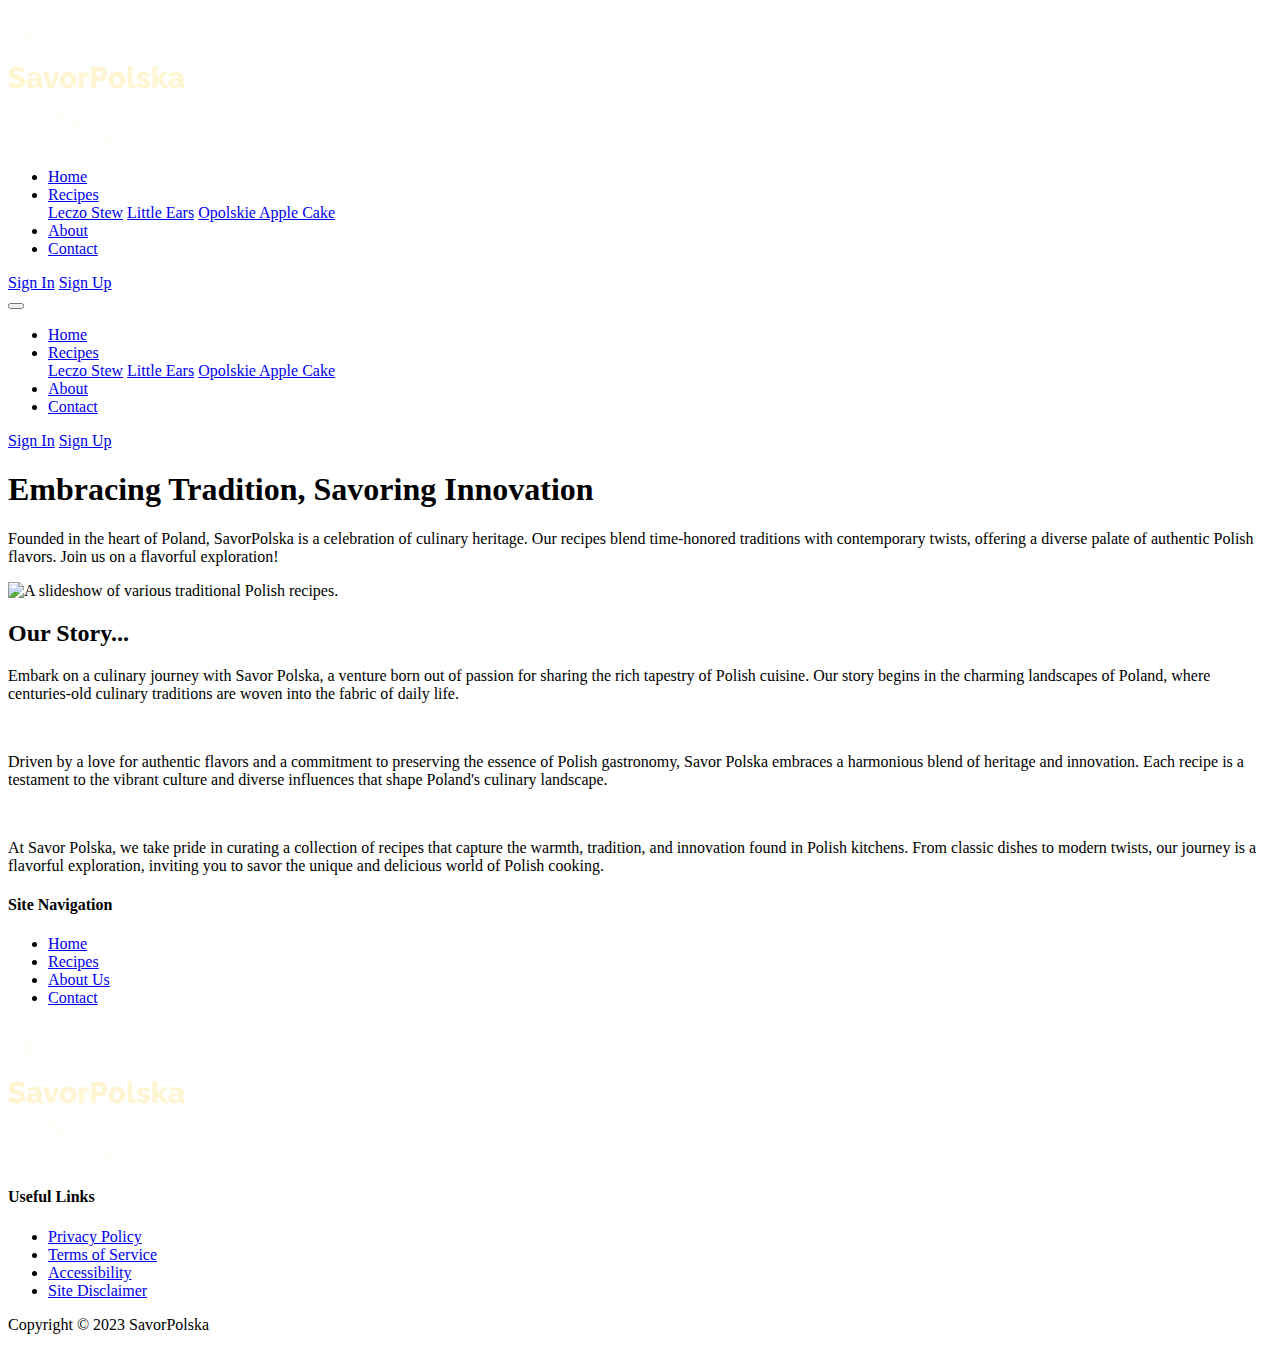
==== about.html @ 9e88de73 "Add HTML for About page" ====
<!DOCTYPE html>
<html lang="en">
<head>
  <meta charset="UTF-8">
  <meta name="viewport" content="width=device-width, initial-scale=1.0">
  <link rel="preconnect" href="https://fonts.googleapis.com">
  <link rel="preconnect" href="https://fonts.gstatic.com" crossorigin>
  <link href="https://fonts.googleapis.com/css2?family=Abril+Fatface&family=Source+Sans+3:wght@400;700&display=swap" rel="stylesheet">
  <link rel="stylesheet" href="https://cdnjs.cloudflare.com/ajax/libs/font-awesome/6.5.1/css/all.min.css" integrity="sha512-DTOQO9RWCH3ppGqcWaEA1BIZOC6xxalwEsw9c2QQeAIftl+Vegovlnee1c9QX4TctnWMn13TZye+giMm8e2LwA==" crossorigin="anonymous" referrerpolicy="no-referrer" />
  <link rel="icon" href="img/favicon.ico" type="image/x-icon">
  <title>About Us</title>
</head>

<body>

  <!-- Main Nav & Hero Section -->
  <header class="about-header">
    <div class="container">
      <nav class="main-nav">
        <div class="logo">
          <img src="img/logo.png" alt="" class="logo">
        </div>
        <ul class="desktop-menu">
          <li><a href="index.html" class="text-sm link-undl">Home</a></li>
          <li class="dropdown">
            <a href="#" class="text-sm">Recipes</a>
            <div class="dropdown-content">
              <a href="recipes/vegetarian-leczo-stew.html" class="dd-link">Leczo Stew</a>
              <a href="recipes/little-ears.html" class="dd-link">Little Ears</a>
              <a href="recipes/opolskie-apple-cake.html" class="dd-link">Opolskie Apple Cake</a>
            </div>
          </li>
          <li><a href="about.html" class="text-sm link-undl">About</a></li>
          <li><a href="contact.html" class="text-sm link-undl">Contact</a></li>
        </ul>
        <div class="desktop-menu-accts">
          <a href="#" class="btn btn-login">Sign In</a>
          <a href="#" class="btn btn-signup">Sign Up</a>
        </div>
        <!-- Hamburger Button -->
        <button id="hamburgerButton" class="hamburger-button">
          <div class="hamburger-line"></div>
          <div class="hamburger-line"></div>
          <div class="hamburger-line"></div>
        </button>
        <div id="mobileMenu" class="mobile-menu">
          <ul>
            <li><a href="index.html" class="text-sm">Home</a></li>
            <li class="dropdown">
              <a href="#" id="mobileRecipesLink" class="text-sm">Recipes</a>
              <div id="mobileRecipesDropdown" class="dropdown-content">
                <a href="recipes/vegetarian-leczo-stew.html" class="dd-link">Leczo Stew</a>
                <a href="recipes/little-ears.html" class="dd-link">Little Ears</a>
                <a href="recipes/opolskie-apple-cake.html" class="dd-link">Opolskie Apple Cake</a>
              </div>
            </li>
            <li><a href="about.html" class="text-sm">About</a></li>
            <li><a href="contact.html" class="text-sm">Contact</a></li>
          </ul>
          <div class="mobile-menu-accts">
            <a href="#" class="btn btn-mobile-login">Sign In</a>
            <a href="#" class="btn btn-mobile-signup">Sign Up</a>
          </div>
        </div>
      </nav>
    </div>
    <!-- Hero -->
    <div class="container">
      <div class="about-hero">
        <div class="about-hero-text">
          <h1 class="text-xlg">Embracing Tradition, Savoring Innovation</h1>
          <p class="about-subheader text-sm">
            Founded in the heart of Poland, SavorPolska is a celebration of culinary heritage. Our recipes blend time-honored traditions with contemporary twists, offering a diverse palate of authentic Polish flavors. Join us on a flavorful exploration!
          </p>
        </div>
        <div class="img-wrapper">
          <img name="slide" src="" alt="A slideshow of various traditional Polish recipes." class="about-header-img">
        </div>
      </div>
    </div>
  </header>

  <main>
    <!-- About Section -->
    <section class="about">
      <div class="container">
        <div class="about-content">
          <h2 class="text-lg text-center">Our Story...</h2>
          <p class="about-content-text text-md">
            Embark on a culinary journey with Savor Polska, a venture born out of passion for sharing the rich tapestry of Polish cuisine. Our story begins in the charming landscapes of Poland, where centuries-old culinary traditions are woven into the fabric of daily life.
          </p><br>
          <p class="about-content-text text-md">
            Driven by a love for authentic flavors and a commitment to preserving the essence of Polish gastronomy, Savor Polska embraces a harmonious blend of heritage and innovation. Each recipe is a testament to the vibrant culture and diverse influences that shape Poland's culinary landscape.
          </p><br>
          <p class="about-content-text text-md">
            At Savor Polska, we take pride in curating a collection of recipes that capture the warmth, tradition, and innovation found in Polish kitchens. From classic dishes to modern twists, our journey is a flavorful exploration, inviting you to savor the unique and delicious world of Polish cooking.
          </p>
        </div>
      </div>
    </section>
  </main>

  <!-- Footer -->
  <footer>
    <div class="container-sm">
      <div class="footer-menus">
        <div class="footer-nav">
          <h4 class="text-md">Site Navigation</h4>
          <ul>
            <li><a href="index.html" class="text-sm link-undl">Home</a></li>
            <li><a href="#" class="text-sm link-undl">Recipes</a></li>
            <li><a href="about.html" class="text-sm link-undl">About Us</a></li>
            <li><a href="contact.html" class="text-sm link-undl">Contact</a></li>
          </ul>
        </div>
        <div class="logo">
          <img src="img/logo.png" alt="">
          <div class="social">
            <a href="#" class="fab fa-instagram fa-2x ico-hover"></a>
            <a href="#" class="fab fa-facebook fa-2x ico-hover"></a>
            <a href="#" class="fab fa-pinterest fa-2x ico-hover"></a>
          </div>
        </div>
        <div class="useful-links">
          <h4 class="text-md">Useful Links</h4>
          <ul>
            <li><a href="#" class="text-sm link-undl">Privacy Policy</a></li>
            <li><a href="#" class="text-sm link-undl">Terms of Service</a></li>
            <li><a href="#" class="text-sm link-undl">Accessibility</a></li>
            <li><a href="#" class="text-sm link-undl">Site Disclaimer</a></li>
          </ul>
        </div>
      </div>
      <p class="copyright text-sm">Copyright &copy; 2023 SavorPolska</p>
    </div>
  </footer>

</body>
</html>
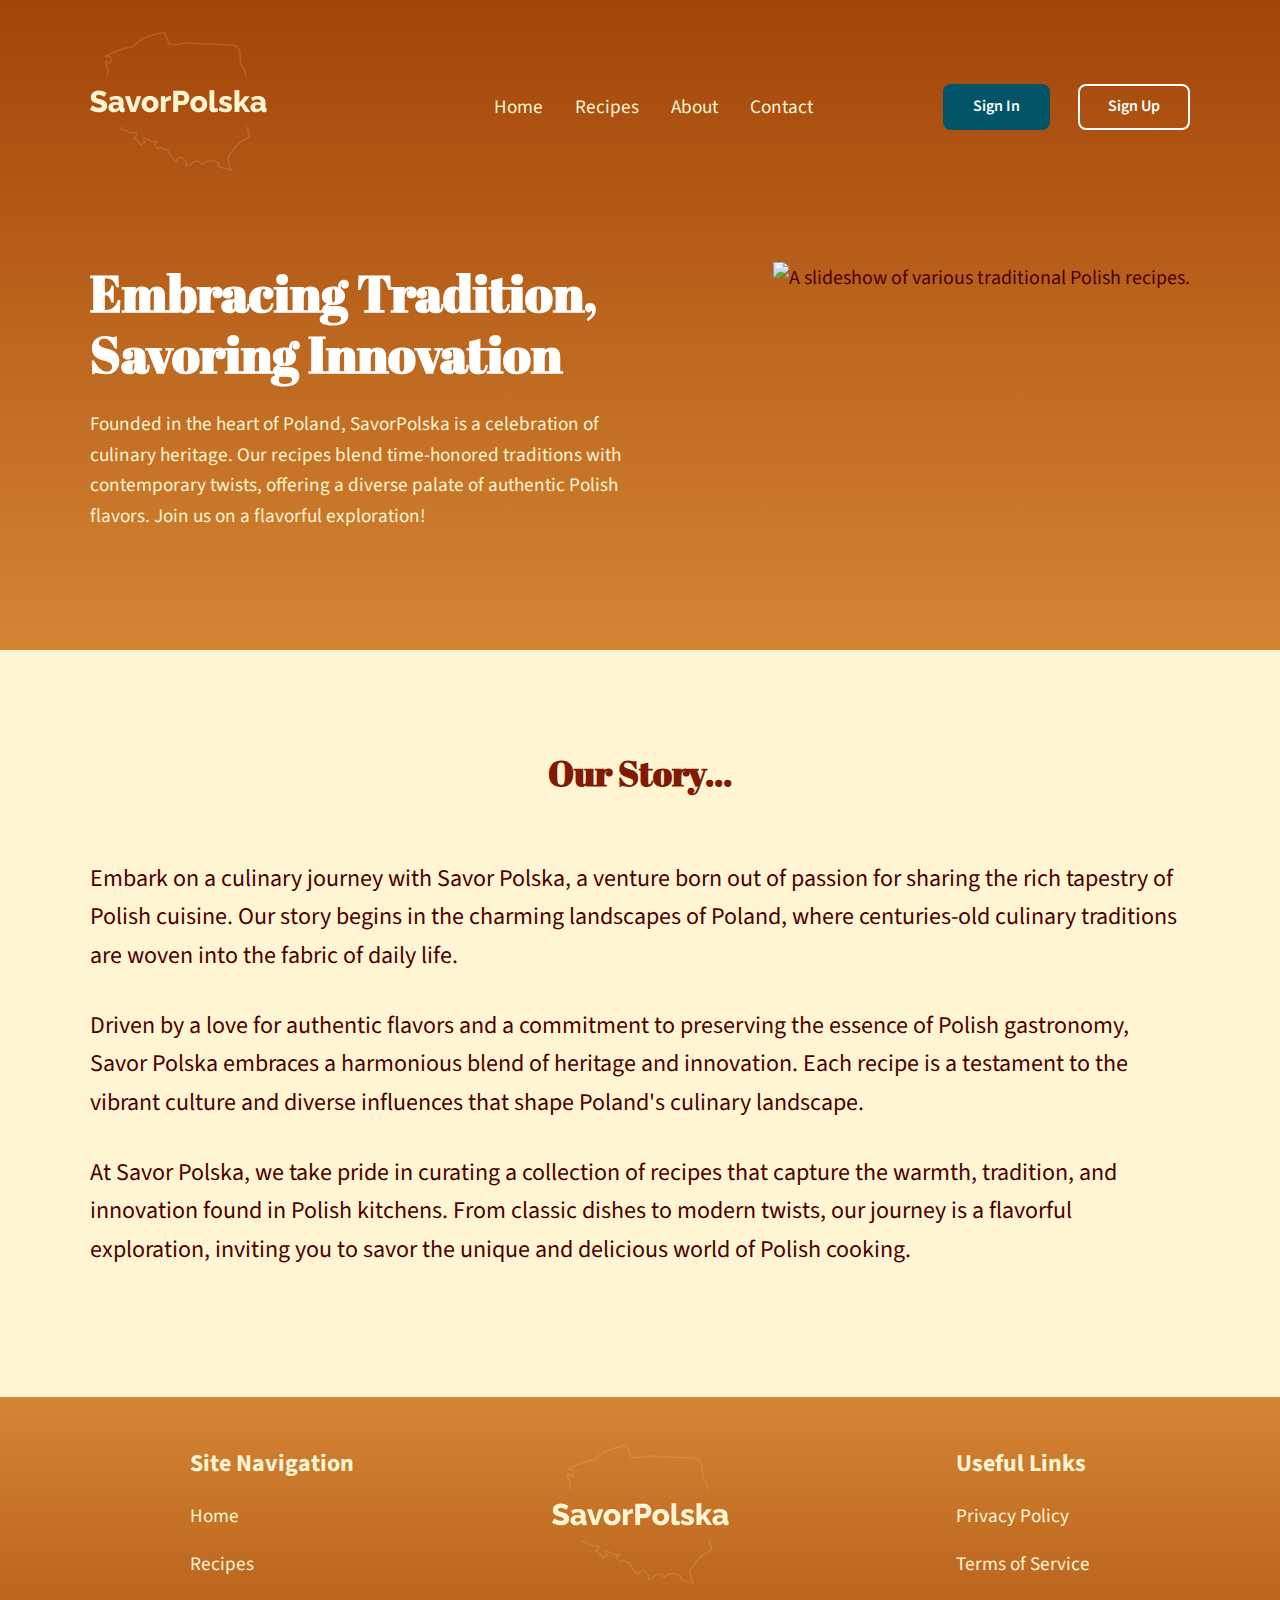
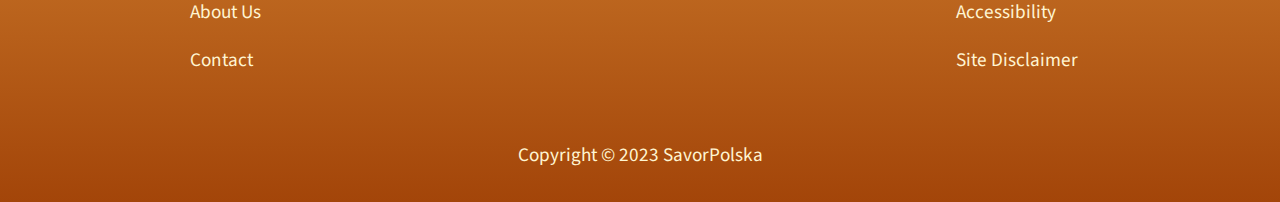
==== commit eef74cbc: "Add CSS styles for site" ====
--- a/about.html
+++ b/about.html
@@ -8,6 +8,12 @@
   <link href="https://fonts.googleapis.com/css2?family=Abril+Fatface&family=Source+Sans+3:wght@400;700&display=swap" rel="stylesheet">
   <link rel="stylesheet" href="https://cdnjs.cloudflare.com/ajax/libs/font-awesome/6.5.1/css/all.min.css" integrity="sha512-DTOQO9RWCH3ppGqcWaEA1BIZOC6xxalwEsw9c2QQeAIftl+Vegovlnee1c9QX4TctnWMn13TZye+giMm8e2LwA==" crossorigin="anonymous" referrerpolicy="no-referrer" />
   <link rel="icon" href="img/favicon.ico" type="image/x-icon">
+  <link rel="stylesheet" href="css/base.css">
+  <link rel="stylesheet" href="css/utilities.css">
+  <link rel="stylesheet" href="css/headers.css">
+  <link rel="stylesheet" href="css/navigation.css">
+  <link rel="stylesheet" href="css/about.css">
+  <link rel="stylesheet" href="css/footer.css">
   <title>About Us</title>
 </head>
 
--- a/css/base.css
+++ b/css/base.css
@@ -0,0 +1,38 @@
+* {
+  box-sizing: border-box;
+  padding: 0;
+  margin: 0;
+}
+
+:root {
+  /* COLORS */
+  --white: #fff;
+  --light-yellow: #fff5d2;
+  --primary-red: #821902;
+  --primary-green: #015567;
+  --dark-red-gray: #4c0000;
+
+  /* FONTS */
+  --ff-abril: 'Abril Fatface', serif;
+  --ff-sans: 'Source Sans 3', sans-serif;
+}
+
+body {
+  font-family: 'Source Sans 3', Arial, Helvetica, sans-serif;
+  line-height: 1.6;
+  font-size: 1.25rem;
+  background: var(--light-yellow);
+  color: var(--dark-red-gray);
+}
+
+main {
+  padding-top: 100px;
+}
+
+a { 
+  text-decoration: none;
+}
+
+ul {
+  list-style: none;
+}--- a/css/utilities.css
+++ b/css/utilities.css
@@ -0,0 +1,147 @@
+/* Utility Classes */
+.container {
+  max-width: 1100px;
+  margin: 0 auto;
+}
+
+.container-sm {
+  max-width: 900px;
+  margin: 0 auto;
+}
+
+/* Text Classes */
+.text-xlg {
+  color: #fff;
+  font-family: var(--ff-abril);
+  font-size: 3.2rem;
+  line-height: 1.2;
+  margin-bottom: 1.5rem;
+  padding: 0;
+}
+
+.text-lg {
+  font-family: var(--ff-abril);
+  color: var(--primary-red);
+  text-align: center;
+  font-size: 2.2rem;
+  line-height: 1.3;
+  margin-bottom: 4rem;
+  padding: 0;
+}
+
+.text-lg-cta {
+  font-family: var(--ff-abril);
+  color: var(--light-yellow);
+  font-size: 2.2rem;
+  line-height: 1.3;
+}
+
+.text-md {
+  font-size: 1.5rem;
+  font-family: var(--ff-sans);
+  line-height: 1.6;
+}
+
+.text-sm {
+  font-size: 1.2rem;
+  font-family: var(--ff-sans);
+  line-height: 1.6;
+}
+
+.text-xsm {
+  font-size: 1rem;
+  font-family: var(--ff-sans);
+  line-height: 1.4;
+}
+
+.text-icon {
+  font-size: 0.875rem;
+  font-family: var(--ff-sans);
+}
+
+.text-center {
+  text-align: center;
+}
+
+/* Button Class */
+.btn {
+  display: inline-block;
+  padding: .5rem 1.75rem;
+  background: var(--primary-green);
+  color: var(--white);
+  font-family: var(--ff-sans);
+  font-size: 1rem;
+  font-weight: 600;
+  text-decoration: none;
+  border: 2px solid transparent;
+  border-radius: .5rem;
+  cursor: pointer;
+  text-align: center;
+  transition: 0.5s;
+}
+
+.btn-signup {
+  background: none;
+  border: 2px solid #fff;
+  margin-left: 1.5rem;
+}
+
+.main-nav .mobile-menu .accounts-mobile .btn-mobile-login {
+  background: var(--primary-green);
+  border: 2px solid var(--primary-green);
+  color: #fff;
+  width: 100%;
+}
+
+.main-nav .mobile-menu .accounts-mobile .btn-mobile-signup {
+  background: none;
+  border: 2px solid var(--primary-green);
+  color: var(--primary-green);
+  width: 100%;
+}
+
+.btn-hero {
+  margin-bottom: 2.5rem;
+}
+
+.btn-recipe-card {
+  margin-top: auto;
+}
+
+.btn-convert,
+.btn-reset {
+  width: 100%;
+}
+
+.btn:hover {
+  opacity: 0.8;
+}
+
+/* Links */
+.link-undl {
+  color: var(--light-yellow);
+  border-bottom: 1.5px solid transparent;
+  transition: 0.3s ease;
+}
+
+.link-undl:hover {
+  border-bottom: 1.5px solid var(--light-yellow);
+}
+
+/* Icons */
+.ico-hover {
+  color: var(--light-yellow);
+  transition: 0.3s;
+}
+
+.ico-hover:hover {
+  opacity: 80%;
+}
+
+@media(max-width: 53.125rem) {
+  .container {
+    margin: 0 1rem;
+  }
+
+  
+}--- a/css/headers.css
+++ b/css/headers.css
@@ -0,0 +1,444 @@
+/* Header Main */
+header {
+  width: 100%;
+  height: 43.75rem;
+  background-image: linear-gradient(#a34509, #d48533);
+}
+
+.hero {
+  text-align: center;
+  font-family: var(--ff-abril);
+  color: var(--white);
+  position: relative;
+}
+
+/* Homepage Hero */
+.hero .hero-container {
+  display: grid;
+  grid-template-areas:
+    "circles-l header circles-r"
+    "circles-l subheader circles-r"
+    "circles-l button circles-r"
+    "image image image";
+  gap: 1rem;
+  justify-content: center;
+  align-items: center;
+}
+
+.hero .circles-left {
+  grid-area: circles-l;
+}
+
+.hero .circles-right {
+  grid-area: circles-r;
+}
+
+.hero h1 {
+  grid-area: header;
+}
+
+.hero .hero-para {
+  grid-area: subheader;
+  font-family: var(--ff-abril);
+  margin-bottom: 1.5rem;
+  padding: 0 4rem;
+}
+
+.hero .btn {
+  grid-area: button;
+  align-self: center;
+  justify-self: center;
+}
+
+.hero img {
+  grid-area: image;
+  object-fit: contain;
+  margin: 0 auto;
+}
+
+/* Recipe Pages Header */
+.recipe-header {
+  height: 550px;
+  position: relative;
+}
+
+.recipe-hero {
+  max-width: 1100px;
+  margin: 0 auto;
+  display: grid;
+  grid-template-columns: 40% 30% 30%;
+  grid-template-rows: repeat(3, auto);
+  position: absolute;
+  top: 45%;
+}
+
+.recipe-hero .recipe-img-wrapper {
+  max-width: 100%;
+  grid-row: 1 / 4;
+  margin-right: 2rem;
+}
+
+.recipe-hero .recipe-header-img {
+  max-width: 100%;
+  height: 100%;
+  object-fit: cover;
+}
+
+.recipe-hero .recipe-hero-text {
+  grid-column: 2 / 4;
+  grid-row: 1;
+}
+
+.recipe-hero .recipe-subheader {
+  color: var(--light-yellow);
+  margin-bottom: 3rem;
+}
+
+.recipe-hero .contributor {
+  grid-column: 2 / 3;
+  grid-row: 2;
+  color: var(--light-yellow);
+  display: grid;
+  grid-template-columns: 1fr 3fr;
+  align-items: center;
+  justify-content: center;
+}
+
+.recipe-hero .contributor-img {
+  border-radius: 50%;
+  height: 4rem;
+  width: 4rem;
+  grid-column: 1 / 2;
+  display: flex;
+  align-items: center;
+  justify-content: center;
+}
+
+.recipe-hero .contributor p.name {
+  grid-column: 2 / 3;
+  align-self: center;
+}
+
+.recipe-hero .contributor p.date {
+  grid-column: 2 / 3;
+  align-self: center;
+}
+
+.recipe-hero .actions {
+  color: var(--light-yellow);
+  display: flex;
+  justify-content: flex-end;
+  align-items: center;
+  gap: 3rem;
+  grid-column: 3 / 4;
+  grid-row: 2;
+}
+
+.recipe-hero .actions i {
+  display: flex;
+  flex-direction: column;
+  justify-content: space-between;
+  align-items: center;
+  transition: 0.3s;
+}
+
+.recipe-hero .actions i:hover {
+  color: var(--primary-green);
+}
+
+.recipe-hero .actions i span {
+  font-weight: 400;
+}
+
+.recipe-hero .stats {
+  grid-column: 2 / 4;
+  grid-row: 3;
+  color: var(--primary-red);
+  display: flex;
+  justify-content: space-between;
+  align-items: center; 
+  margin-top: 3rem;
+}
+
+.recipe-hero .stats span {
+  margin-left: 1rem;
+}
+
+/* About Page Header */
+.about-header {
+  height: 650px;
+  position: relative;
+}
+
+.about-hero {
+  max-width: 1100px;
+  margin: 3rem auto;
+  display: grid;
+  grid-template-columns: repeat(2, 1fr);
+  grid-template-rows: 1fr;
+  position: relative;
+  top: 55%;
+}
+
+.about-hero .img-wrapper {
+  height: 340px;
+  max-width: 80%;
+  grid-column: 2 / 3;
+  margin-left: auto;
+}
+
+.about-hero .about-header-img {
+  max-width: 100%;
+  height: 100%;
+  object-fit: cover;
+}
+
+.about-hero .about-hero-text {
+  grid-column: 1 / 2;
+}
+
+.about-hero .about-subheader {
+  color: var(--light-yellow);
+  margin-bottom: 3rem;
+}
+
+/* Contact Page Header */
+.contact-hero {
+  text-align: center;
+  font-family: var(--ff-abril);
+  color: var(--white);
+  position: relative;
+}
+
+.contact-hero-container {
+  display: grid;
+  grid-template-areas:
+    "circles-l header circles-r"
+    "circles-l subheader circles-r";
+  gap: 1rem;
+  justify-content: center;
+  align-items: center;
+}
+
+.contact-hero .circles-left {
+  grid-area: circles-l;    
+}
+
+.contact-hero .circles-right {
+  grid-area: circles-r;
+}
+
+.contact-hero h1 {
+  grid-area: header;
+}
+
+.contact-hero .contact-hero-para {
+  grid-area: subheader;
+}
+
+/* Mobile */
+@media(max-width: 53.125rem) {
+  /* Mobile Homepage Hero */
+  .hero h1 {
+    font-size: 3rem;
+  }
+
+  .hero .circles-left,
+  .hero .circles-right {
+    display: none;
+  }
+    
+  .hero .hero-para {
+    margin-bottom: 1rem;
+    padding: 0;
+  }
+    
+  .hero .btn {
+    width: 100%;  
+  }
+    
+  .hero img {
+    max-width: 100%;
+    object-fit: contain;
+    margin: 0 auto;
+  }
+
+  /*  Mobile Recipe Header */
+  .recipe-header {
+    height: auto;
+    position: relative;
+    padding-bottom: 3rem;
+  }
+
+  .recipe-header .recipe-hero {
+    max-width: 100%;
+    margin: 0;
+    display: grid;
+    grid-template-columns: 1fr;
+    grid-template-rows: repeat(5, auto);
+    position: relative;
+    top: 15%;
+  }
+
+  .recipe-hero .recipe-img-wrapper {
+    max-width: 100%;
+    height: 100%;
+    grid-column: 1;
+    grid-row: 3;
+    margin: 0 auto;
+  }
+
+  .recipe-header-img {
+    max-width: 100%;
+    height: 100%;
+    object-fit: cover;
+    margin: 0 auto;
+  }
+
+  .recipe-hero .recipe-hero-text {
+    grid-column: 1;
+    grid-row: 1;
+    max-width: 100%;
+    text-align: center;
+  }
+
+  .recipe-hero h1 {
+    font-size: 2.5rem;
+    text-align: center;
+    max-width: 100%;
+  }
+
+  .recipe-hero .recipe-subheader {
+    margin-bottom: 1rem;
+  }
+
+  .recipe-hero .contributor {
+    grid-column: 1;
+    grid-row: 2;
+    gap: 0;
+    margin: 1.5rem auto 1rem;
+  }
+
+  .recipe-hero .contributor img {
+    border-radius: 50%;
+    height: 3rem;
+    width: 3rem;
+    grid-column: 1 / 2;
+    display: flex;
+    align-items: center;
+    justify-content: center;
+    margin-right: 0.875rem;
+  }
+
+  .recipe-hero .actions {
+    display: flex;
+    justify-content: space-between;
+    align-items: center;
+    grid-column: 1;
+    grid-row: 4;
+    margin-top: 1rem;
+    padding: 1rem;
+    border-bottom: 1px solid var(--light-yellow);
+  }
+
+  .recipe-hero .actions span {
+    font-size: 0.875rem;
+  }
+
+  .recipe-hero .actions i {
+    font-size: 2rem;
+  }
+
+  .recipe-hero .stats {
+    color: var(--light-yellow);
+    max-width: 100%;
+    grid-column: 1;
+    grid-row: 5; 
+    margin-top: 2rem;
+    display: grid;
+    grid-template-columns: 1fr;
+    gap: 1.5rem;
+    padding-bottom: 2rem;
+    border-bottom: 1px solid var(--light-yellow);
+  }
+
+  .recipe-hero .stats span {
+    margin: 0;
+  }
+
+  .recipe-hero .stats i {
+    display: flex;
+    flex-direction: column;
+    align-items: center;
+    max-width: 100%;
+  }
+
+  /* Mobile About Header */
+  .about-header {
+    height: auto;
+    position: relative;
+    padding-bottom: 3rem;
+  }
+
+  .about-hero {
+    max-width: 100%;
+    margin: 0;
+    display: grid;
+    grid-template-columns: 1fr;
+    grid-template-rows: repeat(2, auto);
+    position: relative;
+    top: 15%;
+  }
+
+  .about-hero h1 {
+    font-size: 2.5rem;
+    text-align: center;
+  }
+
+  .about-hero p {
+    text-align: center;
+  }
+
+  .about-hero .img-wrapper {
+    max-width: 100%;
+    height: auto;
+    grid-column: 1;
+    grid-row: 2;
+    margin: 0 auto;
+  }
+
+  .about-hero .about-header-img {
+    max-width: 100%;
+    height: 215px;
+    object-fit: cover;
+  }
+
+  /* Mobile Contact Header */
+  .contact-header {
+    height: auto;
+  }
+
+  .contact-hero-container {
+    display: grid;
+    grid-template-areas:
+      "header"
+      "subheader";
+    gap: 1rem;
+    justify-content: center;
+    align-items: center;
+  }
+
+  .contact-hero .circles-left,
+  .contact-hero .circles-right {
+    display: none;   
+  }
+
+  .contact-hero h1 {
+    font-size: 2.5rem;
+  }
+
+  .contact-hero-para {
+    font-size: 1.2rem;
+    margin-bottom: 4rem;
+  }
+}--- a/css/navigation.css
+++ b/css/navigation.css
@@ -0,0 +1,170 @@
+/* Desktop Navigation */
+nav {
+  padding: 2rem 0;
+  display: flex;
+  justify-content: space-between;
+  align-items: center;
+}
+
+.main-nav .desktop-menu {
+  list-style: none;
+  display: flex;
+  gap: 2rem;
+  margin-left: 6rem;
+}
+
+.main-nav .desktop-menu a {
+  color: var(--light-yellow);
+}
+
+/* Desktop Dropdown Menu */
+.dropdown-content {
+  display: none;
+  position: absolute;
+  background-color: var(--light-yellow);
+  min-width: 200px;
+  padding: 1rem 0.5rem;
+  box-shadow: 0 5px 16px rgba(0, 0, 0, 0.2);
+  z-index: 1;
+}
+
+.dropdown:hover .dropdown-content {
+  display: block;
+}
+
+.main-nav .desktop-menu .dropdown-content .dd-link {
+  display: block;
+  color: var(--dark-red-gray);
+  padding: 0.5rem 0.875rem;
+  border-bottom: 1.5px 50% var(--dark-red-gray);
+  transition: 0.3s ease-in-out;
+}
+
+.main-nav .desktop-menu .dropdown-content .dd-link:hover {
+  background: var(--primary-green);
+  color: var(--light-yellow);
+}
+
+/* Hamburger Button */
+.hamburger-button {
+  display: none;
+  background: none;
+  border: none;
+  cursor: pointer;
+  padding: 0.875rem;
+  z-index: 1000;
+  margin-left: auto;
+}
+
+.hamburger-button .hamburger-line {
+  width: 2rem;
+  height: 3px;
+  background: var(--light-yellow);
+  margin: 6px 0;
+}
+
+/* Close Button */
+.close-button {
+  display: none;
+  background: none;
+  border: none;
+  cursor: pointer;
+  padding: 0.875rem;
+  z-index: 1000;
+  margin-left: auto;
+}
+
+/* Mobile Dropdown Menu */
+#mobileRecipesDropdown {
+  display: none;
+}
+
+#mobileRecipesDropdown.show {
+  display: block;
+}
+
+.mobile-menu {
+  position: fixed;
+  top: 0;
+  right: -300px;
+  width: 250px;
+  height: 100%;
+  z-index: 100;
+  background: var(--light-yellow);
+  box-shadow: 0px 0px 10px rgba(0,0,0,0.2);
+  transition: right 0.3s ease-in-out;
+  padding: 1rem;
+}
+
+.mobile-menu.active {
+  right: 0px;
+}
+
+.mobile-menu ul {
+  margin: 10rem 0 3rem;
+}
+
+.mobile-menu ul li{
+  margin: 1rem 0;
+}
+
+.mobile-menu a {
+  color: var(--dark-red-gray);
+}
+
+.mobile-menu .desktop-menu-accts {
+  display: flex;
+  flex-direction: column;
+  align-items: center;
+  gap: 1rem;
+}
+
+.mobile-menu .desktop-menu-accts .btn{
+  margin: 0 auto;
+}
+
+.mobile-menu .dropdown-content .dd-link {
+  display: block;
+  padding: 0.5rem 0.875rem;
+}
+
+.mobile-menu .dropdown-content .dd-link:hover {
+  display: block;
+  padding: 0.5rem 0.875rem;
+  background: var(--primary-green);
+  color: var(--light-yellow);
+}
+
+@media(max-width: 53.125rem) {
+  /* Mobile Navigation */
+  .hamburger-button {
+    display: block;
+  }
+
+  .hamburger-button.close .hamburger-line:nth-child(1) {
+    transform: rotate(-45deg) translate(-5px, 7px);
+    background-color: var(--primary-green);
+  }
+
+  .hamburger-button.close .hamburger-line:nth-child(2) {
+    opacity: 0;
+  }
+
+  .hamburger-button.close .hamburger-line:nth-child(3) {
+    transform: rotate(45deg) translate(-5px, -7px);
+    background-color: var(--primary-green);
+  }
+
+  .main-nav .logo {
+    max-width: 100px;
+    align-self: left;
+  }
+
+  .main-nav .desktop-menu {
+    display: none;  
+  }
+
+  .main-nav .desktop-menu-accts {
+    display: none;
+  }
+}--- a/css/about.css
+++ b/css/about.css
@@ -0,0 +1,24 @@
+/* About Page */
+.about {
+  margin-bottom: 8rem;
+}
+
+.about-content p {
+  color: var(--dark-red-gray);
+}
+
+/* Mobile */
+@media(max-width: 53.125rem) {
+  .about-content h2 {
+      font-size: 2rem;
+  }
+
+  .about {
+    margin-bottom: 8rem;
+  }
+
+  .about-content p {
+    font-size: 1.2rem;
+    text-align: center;
+  }
+}--- a/css/footer.css
+++ b/css/footer.css
@@ -0,0 +1,86 @@
+/* Footer */
+footer {
+  background-image: linear-gradient(#d48533, #a34509);
+  color: var(--light-yellow);
+  padding: 3rem 0 2rem;
+}
+
+footer .footer-menus {
+  display: grid;
+  grid-template-columns: repeat(3, 1fr);
+  align-items: flex-start;
+  justify-content: space-between;
+  margin-bottom: 3rem;
+}
+
+footer .footer-menus h4 {
+  margin-bottom: 1rem;
+}
+
+footer .footer-menus li {
+  margin-bottom: 1rem;
+}
+
+footer .logo {
+  display: flex;
+  flex-direction: column;
+  gap: 1.5rem;
+  justify-content: center;
+  align-items: center;
+}
+
+footer .social {
+  display: flex;
+  align-content: center;
+  gap: 3rem;
+}
+
+footer .social i:hover {
+  color: var(--primary-green);
+}
+
+footer .useful-links {
+  margin-left: auto;
+}
+
+footer .copyright {
+  margin: 0;
+  text-align: center;
+}
+
+@media(max-width: 53.125rem) {
+  /* Mobile Footer */
+  footer .footer-menus {
+    display: grid;
+    grid-template-columns: 1fr;
+    grid-template-areas: 
+      "logo"
+      "nav" 
+      "links";
+    align-items: flex-start;
+    justify-content: space-between;
+    margin-bottom: 3rem;
+    padding: 1rem;
+  }
+
+  footer .logo {
+    grid-area: logo;
+    margin-bottom: 3rem;
+  }
+
+  footer .footer-nav {
+    grid-area: nav;
+    text-align: center;
+    margin-bottom: 2rem;
+  }
+
+  footer .useful-links {
+    grid-area: links;
+    text-align: center;
+    margin: 0 auto;
+  }
+
+  footer .copyright {
+    font-size: 0.875rem;
+  }
+}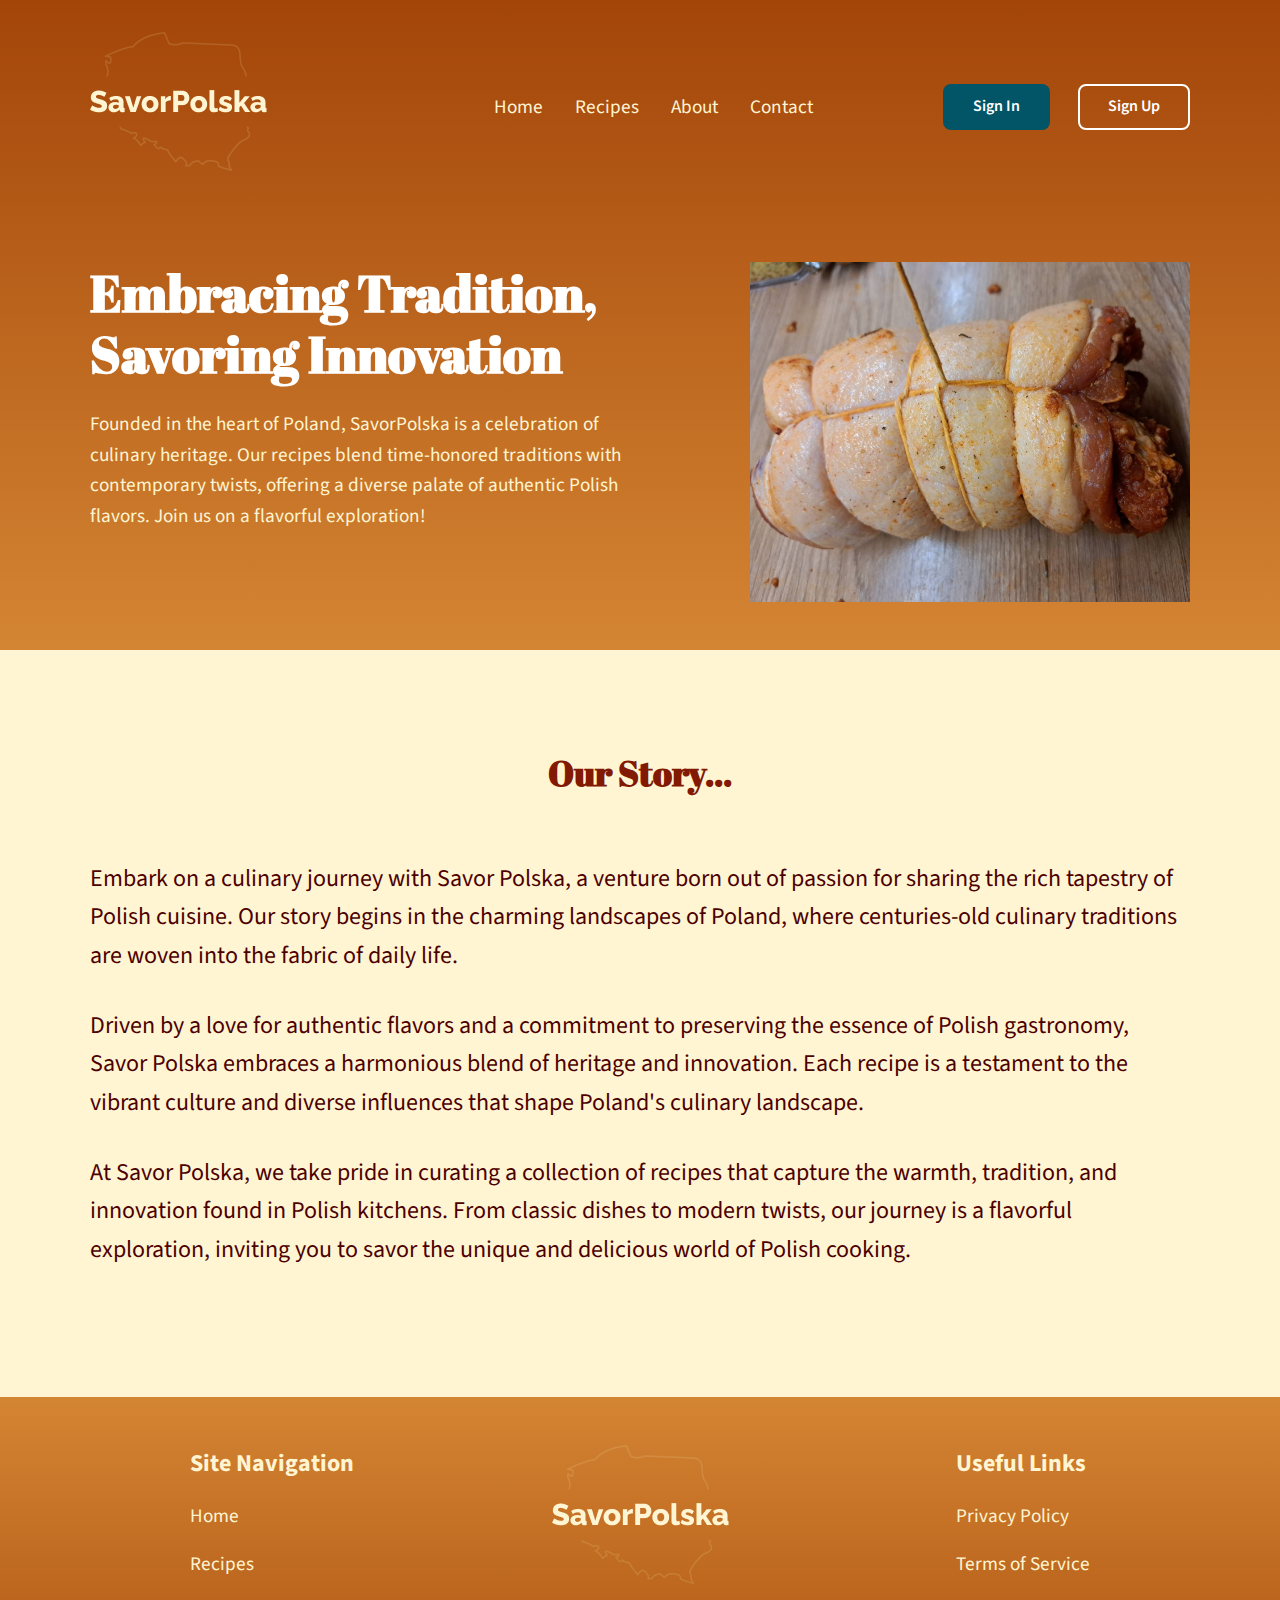
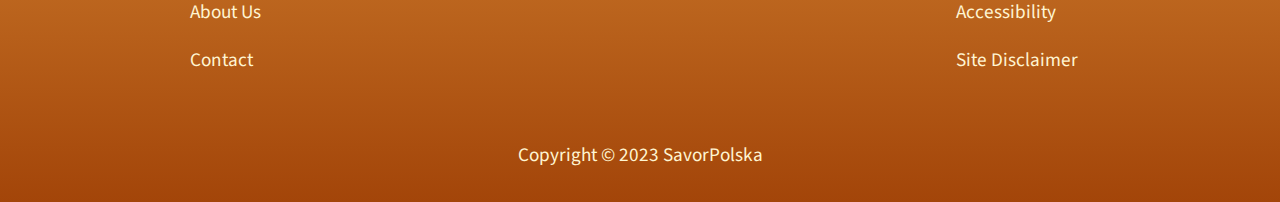
==== commit 4a346554: "Add JavaScript for image slideshow functionality" ====
--- a/about.html
+++ b/about.html
@@ -141,5 +141,8 @@
     </div>
   </footer>
 
+  <script src="js/main.js"></script>
+  <script src="js/about.js"></script>
+
 </body>
 </html>--- a/css/utilities.css
+++ b/css/utilities.css
@@ -86,14 +86,14 @@
   margin-left: 1.5rem;
 }
 
-.main-nav .mobile-menu .accounts-mobile .btn-mobile-login {
+.mobile-menu .mobile-menu-accts .btn-mobile-login {
   background: var(--primary-green);
   border: 2px solid var(--primary-green);
   color: #fff;
   width: 100%;
 }
 
-.main-nav .mobile-menu .accounts-mobile .btn-mobile-signup {
+.mobile-menu .mobile-menu-accts .btn-mobile-signup {
   background: none;
   border: 2px solid var(--primary-green);
   color: var(--primary-green);
--- a/css/navigation.css
+++ b/css/navigation.css
@@ -112,14 +112,14 @@
   color: var(--dark-red-gray);
 }
 
-.mobile-menu .desktop-menu-accts {
+.mobile-menu .mobile-menu-accts {
   display: flex;
   flex-direction: column;
   align-items: center;
   gap: 1rem;
 }
 
-.mobile-menu .desktop-menu-accts .btn{
+.mobile-menu .mobile-menu-accts .btn{
   margin: 0 auto;
 }
 
